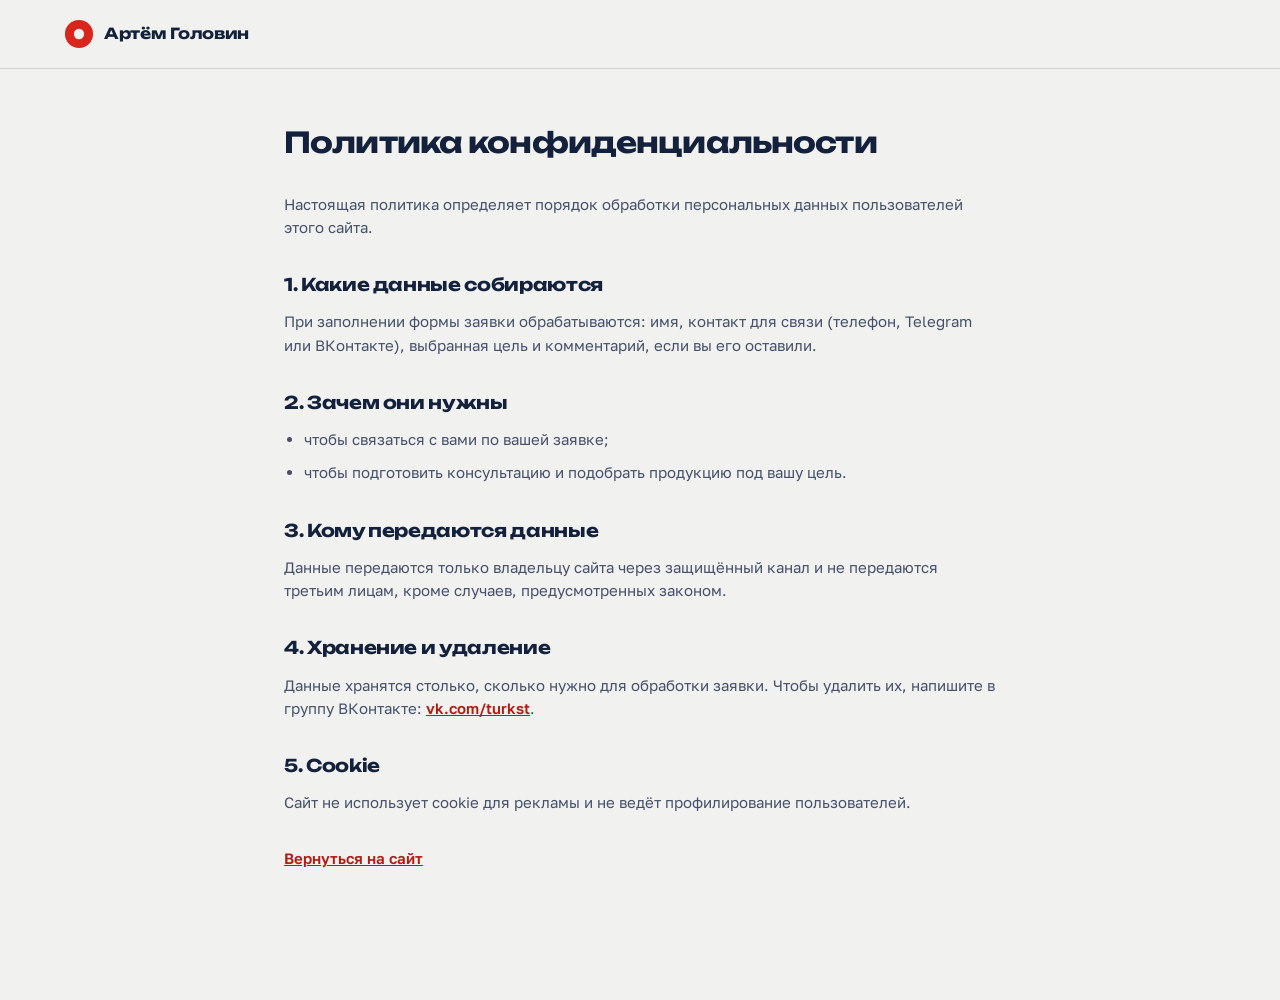
==== privacy.html @ 0fe21df1 "init: landing for Artem Golovin sportpit" ====
<!DOCTYPE html>
<html lang="ru">
<head>
<meta charset="UTF-8">
<meta name="viewport" content="width=device-width, initial-scale=1.0">
<title>Политика конфиденциальности — Артём Головин</title>
<link rel="preconnect" href="https://fonts.googleapis.com">
<link rel="preconnect" href="https://fonts.gstatic.com" crossorigin>
<link href="https://fonts.googleapis.com/css2?family=Golos+Text:wght@400;500;600;700&family=Unbounded:wght@500;700;800&display=swap" rel="stylesheet">
<link rel="stylesheet" href="styles.css">
<style>
  .legal { max-width: 760px; margin: 0 auto; padding: 120px 24px 120px; }
  .legal h1 { font-family: var(--f-display); font-size: 1.8rem; letter-spacing: -0.03em; margin-bottom: 28px; }
  .legal h2 { font-family: var(--f-display); font-size: 1.1rem; letter-spacing: -0.02em; margin: 32px 0 12px; }
  .legal p, .legal li { color: var(--ink-soft); font-size: 15px; margin-bottom: 10px; }
  .legal ul { padding-left: 20px; list-style: disc; }
  .legal a { color: var(--red-dark); font-weight: 600; }
</style>
</head>
<body>
<header class="header scrolled">
  <div class="container header__inner">
    <a href="index.html" class="logo">
      <svg class="logo__plate" viewBox="0 0 32 32" aria-hidden="true"><circle cx="16" cy="16" r="15" fill="currentColor"/><circle cx="16" cy="16" r="5.5" fill="var(--chalk)"/></svg>
      <span class="logo__text">Артём Головин</span>
    </a>
  </div>
</header>
<main class="legal">
  <h1>Политика конфиденциальности</h1>
  <p>Настоящая политика определяет порядок обработки персональных данных пользователей этого сайта.</p>

  <h2>1. Какие данные собираются</h2>
  <p>При заполнении формы заявки обрабатываются: имя, контакт для связи (телефон, Telegram или ВКонтакте), выбранная цель и комментарий, если вы его оставили.</p>

  <h2>2. Зачем они нужны</h2>
  <ul>
    <li>чтобы связаться с вами по вашей заявке;</li>
    <li>чтобы подготовить консультацию и подобрать продукцию под вашу цель.</li>
  </ul>

  <h2>3. Кому передаются данные</h2>
  <p>Данные передаются только владельцу сайта через защищённый канал и не передаются третьим лицам, кроме случаев, предусмотренных законом.</p>

  <h2>4. Хранение и удаление</h2>
  <p>Данные хранятся столько, сколько нужно для обработки заявки. Чтобы удалить их, напишите в группу ВКонтакте: <a href="https://vk.com/turkst" target="_blank" rel="noopener">vk.com/turkst</a>.</p>

  <h2>5. Cookie</h2>
  <p>Сайт не использует cookie для рекламы и не ведёт профилирование пользователей.</p>

  <p style="margin-top:32px"><a href="index.html">Вернуться на сайт</a></p>
</main>
</body>
</html>
---- styles.css ----
/* ===== TOKENS ===== */
:root {
  --chalk: #F1F2EF;
  --chalk-2: #E6E8E3;
  --paper: #FFFFFF;
  --ink: #14213D;
  --ink-soft: #46506A;
  --line: #CDD2CB;
  --red: #D9261C;
  --red-dark: #B01D15;
  --steel: #DCE4EE;
  --plate-red: #D9261C;
  --plate-blue: #1F4FA8;
  --plate-yellow: #F2C200;
  --plate-green: #1E8A4C;
  --f-display: 'Unbounded', 'Arial Black', sans-serif;
  --f-body: 'Golos Text', system-ui, -apple-system, 'Segoe UI', sans-serif;
  --ease: cubic-bezier(.2, .8, .2, 1);
  --ease-spring: cubic-bezier(.3, 1.5, .5, 1);
  --header-h: 68px;
}

*, *::before, *::after { box-sizing: border-box; }
html { scroll-behavior: auto; -webkit-text-size-adjust: 100%; }
body {
  margin: 0;
  background: var(--chalk);
  color: var(--ink);
  font-family: var(--f-body);
  font-size: 17px;
  line-height: 1.55;
  -webkit-font-smoothing: antialiased;
  overflow-x: hidden;
}
img, svg { display: block; max-width: 100%; }
h1, h2, h3, p, ul, ol { margin: 0; }
ul, ol { padding: 0; list-style: none; }
a { color: inherit; }
button, input, select, textarea { font: inherit; color: inherit; }
button { cursor: pointer; }
::selection { background: var(--red); color: #fff; }
:focus-visible { outline: 3px solid var(--plate-blue); outline-offset: 3px; border-radius: 4px; }
.visually-hidden { position: absolute; width: 1px; height: 1px; overflow: hidden; clip: rect(0 0 0 0); white-space: nowrap; }

.container { width: 100%; max-width: 1200px; margin: 0 auto; padding: 0 24px; }

/* ===== TYPE ===== */
.hd {
  font-family: var(--f-display);
  font-weight: 700;
  font-size: clamp(1.55rem, 3.4vw, 2.7rem);
  line-height: 1.12;
  letter-spacing: -0.025em;
  text-wrap: balance;
  max-width: 20ch;
}
.hd--wide { max-width: 26ch; }
.sec__sub { max-width: 54ch; color: var(--ink-soft); font-size: 1.05rem; margin-top: 18px; }

.sec { padding: clamp(72px, 10vw, 128px) 0; position: relative; }
.sec__head { margin-bottom: clamp(36px, 5vw, 60px); }

/* ===== BUTTONS ===== */
.btn {
  --bg: var(--red); --fg: #fff;
  position: relative; isolation: isolate; overflow: hidden;
  display: inline-flex; align-items: center; justify-content: center; gap: 8px;
  padding: 14px 24px; min-height: 48px;
  border: 2px solid var(--bg); border-radius: 999px;
  background: var(--bg); color: var(--fg);
  font-weight: 600; font-size: 1rem; line-height: 1.1; text-decoration: none;
  transition: color .35s var(--ease), transform .25s var(--ease), border-color .35s var(--ease);
  white-space: nowrap;
}
.btn::before {
  content: ''; position: absolute; inset: 0; z-index: -1;
  background: var(--wipe, var(--ink));
  transform: translateY(101%); border-radius: 50% 50% 0 0 / 100% 100% 0 0;
  transition: transform .5s var(--ease), border-radius .5s var(--ease);
}
.btn:hover::before, .btn:focus-visible::before { transform: translateY(0); border-radius: 0; }
.btn:hover { border-color: var(--wipe-border, var(--ink)); }
.btn:active { transform: scale(.97); }
.btn--primary { --bg: var(--red); --wipe: var(--ink); --fg: #fff; --wipe-border: var(--ink); }
.btn--ink { --bg: var(--ink); --wipe: var(--red); --fg: #fff; --wipe-border: var(--red); }
.btn--ghost { --bg: transparent; --fg: var(--ink); --wipe: var(--ink); border-color: var(--ink); }
.btn--ghost:hover { color: #fff; }
.btn--sm { padding: 10px 18px; min-height: 40px; font-size: .92rem; }
.btn--lg { padding: 17px 30px; min-height: 56px; }
.btn--block { width: 100%; }

/* ===== HEADER ===== */
.header {
  position: fixed; inset: 0 0 auto 0; z-index: 50; height: var(--header-h);
  transition: transform .45s var(--ease), background .3s, box-shadow .3s;
}
.header.scrolled { background: rgba(241, 242, 239, .92); backdrop-filter: blur(10px); box-shadow: 0 1px 0 var(--line); }
.header.is-hidden { transform: translateY(-100%); }
.header__inner { display: flex; align-items: center; gap: 24px; height: 100%; min-width: 0; }
.logo { display: inline-flex; align-items: center; gap: 10px; text-decoration: none; flex-shrink: 0; color: var(--red); }
.logo__plate { width: 30px; height: 30px; transition: transform .8s var(--ease); }
.logo:hover .logo__plate { transform: rotate(360deg); }
.logo__text { font-family: var(--f-display); font-weight: 700; font-size: .95rem; letter-spacing: -0.02em; color: var(--ink); white-space: nowrap; }
.logo__suffix { font-family: var(--f-body); font-weight: 500; color: var(--ink-soft); letter-spacing: 0; }
.nav { display: flex; gap: 28px; margin-left: auto; }
.nav a { text-decoration: none; font-weight: 500; font-size: .95rem; white-space: nowrap; position: relative; padding: 6px 0; }
.nav a::after { content: ''; position: absolute; left: 0; right: 0; bottom: 0; height: 2px; background: var(--red); transform: scaleX(0); transform-origin: left; transition: transform .4s var(--ease); }
.nav a:hover::after { transform: scaleX(1); }
.header__cta { flex-shrink: 0; }
.burger { display: none; width: 44px; height: 44px; border: 0; background: transparent; position: relative; flex-shrink: 0; margin-left: auto; }
.burger i { position: absolute; left: 11px; right: 11px; height: 2px; background: var(--ink); transition: transform .35s var(--ease), top .35s var(--ease); }
.burger i:first-child { top: 17px; }
.burger i:last-child { top: 25px; }
.burger.is-open i:first-child { top: 21px; transform: rotate(45deg); }
.burger.is-open i:last-child { top: 21px; transform: rotate(-45deg); }

/* ===== HERO ===== */
.hero { position: relative; padding-top: calc(var(--header-h) + clamp(40px, 7vw, 88px)); overflow: hidden; background:
  linear-gradient(var(--chalk) 0 100%); }
.hero__inner { position: relative; z-index: 2; }
.hero__who { display: inline-block; font-weight: 600; font-size: .95rem; padding: 7px 14px; border: 2px solid var(--ink); border-radius: 999px; margin-bottom: 26px; }
.hero__title {
  font-family: var(--f-display); font-weight: 800;
  font-size: clamp(1.95rem, 6.1vw, 4.75rem);
  line-height: 1.04; letter-spacing: -0.035em;
}
.ln { display: block; overflow: hidden; padding-bottom: .12em; margin-bottom: -.12em; }
.ln > span { display: block; }
.hero__lower { display: grid; grid-template-columns: minmax(0, 1.15fr) minmax(0, 1fr); gap: clamp(24px, 5vw, 72px); align-items: end; margin-top: clamp(28px, 4vw, 48px); }
.hero__sub { font-size: clamp(1rem, 1.5vw, 1.2rem); color: var(--ink-soft); max-width: 52ch; }
.hero__actions { display: flex; flex-wrap: wrap; gap: 12px; justify-content: flex-end; }

.hero__stage { position: relative; margin-top: clamp(36px, 6vw, 72px); padding-bottom: clamp(36px, 5vw, 64px); }
.hero__floor { position: absolute; left: 0; right: 0; bottom: 0; height: 52%; background: var(--steel); }
.hero__chalk {
  position: absolute; left: 50%; bottom: clamp(8px, 1.4vw, 18px); transform: translateX(-50%);
  font-family: var(--f-display); font-weight: 700; font-size: clamp(.7rem, 1.2vw, .95rem);
  letter-spacing: .1em; color: var(--ink); opacity: .5; white-space: nowrap;
}

/* ===== BARBELL ===== */
.bar {
  --shaft: 62;
  font-size: calc(min(100vw - 32px, 1240px) / (var(--shaft) + 40));
  position: relative; z-index: 1;
  display: flex; align-items: center; justify-content: center;
  margin: 0 auto; width: max-content; max-width: 100%;
  transform-origin: 50% 60%;
}
.bar__side { display: flex; align-items: center; gap: .25em; }
.bar__side--l { flex-direction: row-reverse; }
.bar__end { width: 4em; height: 2.6em; background: linear-gradient(#e9ebf0, #aeb4c2 55%, #8d94a6); border-radius: .3em; }
.bar__collar { width: 1.3em; height: 4.4em; background: linear-gradient(90deg, #54607a, #2b3550 60%, #39445f); border-radius: .25em; margin: 0 .2em; transition: background .4s; }
.bar__shaft {
  width: calc(var(--shaft) * 1em); height: 1.5em; flex-shrink: 0;
  background:
    repeating-linear-gradient(90deg, rgba(20, 33, 61, .22) 0 .12em, transparent .12em .42em),
    linear-gradient(#f3f4f7, #aab0c0 55%, #8b92a5);
  border-radius: .3em;
}
.plate {
  position: relative; flex-shrink: 0;
  width: var(--w); height: var(--h);
  background: var(--c);
  border-radius: .6em;
  box-shadow: inset .35em 0 0 rgba(255,255,255,.18), inset -.3em 0 0 rgba(0,0,0,.14);
}
.plate::after { content: ''; position: absolute; left: 50%; top: 50%; width: 38%; aspect-ratio: 1; transform: translate(-50%, -50%); border-radius: 50%; background: rgba(255,255,255,.2); }
.plate--red { --w: 2.3em; --h: 17em; --c: var(--plate-red); }
.plate--blue { --w: 2em; --h: 14.5em; --c: var(--plate-blue); }
.plate--yellow { --w: 1.7em; --h: 12em; --c: var(--plate-yellow); }
.plate--green { --w: 1.4em; --h: 9.6em; --c: var(--plate-green); }
.plate--yellow::after, .plate--green::after { background: rgba(255,255,255,.28); }

.js .bar:not(.is-on) .plate, .js .bar:not(.is-on) .bar__collar, .js .bar:not(.is-on) .bar__end { opacity: 0; }
.bar.is-on .bar__side--l .plate, .bar.is-on .bar__side--l .bar__collar { animation: plateInL .8s var(--ease-spring) backwards; animation-delay: calc(var(--i) * 140ms + 300ms); }
.bar.is-on .bar__side--r .plate, .bar.is-on .bar__side--r .bar__collar { animation: plateInR .8s var(--ease-spring) backwards; animation-delay: calc(var(--i) * 140ms + 300ms); }
.bar.is-on .bar__end { animation: fadeIn .6s var(--ease) backwards; }
.bar--hero.is-on { animation: whip 1.1s var(--ease) 1.4s; }
@keyframes plateInL { from { transform: translateX(-60em); opacity: 0; } }
@keyframes plateInR { from { transform: translateX(60em); opacity: 0; } }
@keyframes fadeIn { from { opacity: 0; } }
@keyframes whip {
  0% { transform: rotate(0); }
  18% { transform: rotate(-.9deg) scaleY(.99); }
  42% { transform: rotate(.55deg); }
  66% { transform: rotate(-.25deg); }
  100% { transform: rotate(0); }
}
.plate--new { animation: plateDrop .6s var(--ease-spring) backwards; }
@keyframes plateDrop { from { transform: translateY(-9em) scale(.92); opacity: 0; } }

/* ===== PROTOCOL ===== */
.about { display: grid; grid-template-columns: minmax(0, 1fr) minmax(0, 1.05fr); gap: clamp(32px, 6vw, 96px); align-items: start; }
.about__head { position: sticky; top: calc(var(--header-h) + 24px); }
.about__lead { margin-top: 22px; color: var(--ink-soft); font-size: 1.08rem; max-width: 46ch; }
.protocol { background: var(--paper); border: 2px solid var(--ink); border-radius: 6px; padding: 0 clamp(18px, 3vw, 32px) 10px; box-shadow: 10px 10px 0 var(--red); }
.protocol__top { display: flex; justify-content: space-between; gap: 16px; padding: 18px 0 14px; border-bottom: 3px double var(--ink); font-family: var(--f-display); font-weight: 700; font-size: .8rem; letter-spacing: -0.01em; }
.protocol__row { display: grid; grid-template-columns: 8.5em minmax(0, 1fr); gap: 16px; padding: 18px 0; position: relative; }
.protocol__row::after { content: ''; position: absolute; left: 0; right: 0; bottom: 0; height: 1px; background: var(--line); transform-origin: left; }
.protocol__row:last-child::after { display: none; }
.protocol__k { color: var(--ink-soft); font-size: .95rem; }
.protocol__v { font-weight: 600; font-size: 1.12rem; line-height: 1.35; }

/* ===== GOALS ===== */
.sec--goals { background: var(--paper); }
.goals { display: grid; grid-template-columns: minmax(0, .85fr) minmax(0, 1.15fr); gap: clamp(20px, 4vw, 56px); align-items: stretch; }
.goals__tabs { display: flex; flex-direction: column; border-top: 2px solid var(--ink); }
.goal-tab {
  text-align: left; padding: 20px 8px 20px 0; border: 0; border-bottom: 1px solid var(--line); background: transparent;
  font-family: var(--f-display); font-weight: 500; font-size: clamp(.95rem, 1.5vw, 1.12rem); letter-spacing: -0.02em; color: var(--ink-soft);
  position: relative; transition: color .3s, padding-left .45s var(--ease);
}
.goal-tab::before { content: ''; position: absolute; left: 0; top: 50%; width: 0; height: 3px; background: var(--red); transition: width .45s var(--ease); }
.goal-tab:hover { color: var(--ink); }
.goal-tab.is-active { color: var(--ink); font-weight: 700; padding-left: 36px; }
.goal-tab.is-active::before { width: 22px; }
.goal-panel { background: var(--chalk); border-radius: 6px; padding: clamp(24px, 4vw, 48px); position: relative; overflow: hidden; }
.goal-panel::before { content: ''; position: absolute; left: 0; top: 0; bottom: 0; width: 8px; background: var(--red); }
.goal-panel__inner { display: flex; flex-direction: column; gap: 22px; align-items: flex-start; padding-left: 12px; }
.goal-panel__inner.is-swap > * { animation: panelIn .6s var(--ease) backwards; }
.goal-panel__inner.is-swap > *:nth-child(2) { animation-delay: .06s; }
.goal-panel__inner.is-swap > *:nth-child(3) { animation-delay: .12s; }
.goal-panel__inner.is-swap > *:nth-child(4) { animation-delay: .18s; }
@keyframes panelIn { from { opacity: 0; transform: translateX(28px); } }
.goal-panel__title { font-family: var(--f-display); font-weight: 700; font-size: clamp(1.3rem, 2.4vw, 1.9rem); letter-spacing: -0.03em; line-height: 1.12; }
.goal-panel__lead { font-size: 1.1rem; color: var(--ink-soft); max-width: 46ch; }
.goal-panel__list { display: grid; gap: 14px; max-width: 50ch; }
.goal-panel__list li { padding-left: 30px; position: relative; }
.goal-panel__list li::before { content: ''; position: absolute; left: 0; top: .5em; width: 16px; height: 8px; border-radius: 3px; background: var(--red); box-shadow: 5px 0 0 -1px var(--ink); }

/* ===== SERVICES ===== */
.rows { border-top: 2px solid var(--ink); }
.row {
  display: grid; grid-template-columns: minmax(0, 1fr) auto; gap: 24px; align-items: center;
  padding: clamp(22px, 3vw, 34px) 0; border-bottom: 1px solid var(--line);
  position: relative; isolation: isolate;
  transition: padding .5s var(--ease), color .4s;
}
.row::before { content: ''; position: absolute; inset: 0 -24px; background: var(--ink); z-index: -1; transform: scaleX(0); transform-origin: left; transition: transform .6s var(--ease); }
@media (hover: hover) {
  .row:hover { color: #fff; padding-left: 12px; }
  .row:hover::before { transform: scaleX(1); }
  .row:hover .row__text { color: rgba(255,255,255,.78); }
  .row:hover .row__side { color: #fff; border-color: rgba(255,255,255,.5); }
}
.row__name { font-family: var(--f-display); font-weight: 700; font-size: clamp(1.15rem, 2.2vw, 1.7rem); letter-spacing: -0.03em; }
.row__text { margin-top: 8px; color: var(--ink-soft); max-width: 60ch; transition: color .4s; }
.row__side { font-weight: 600; padding: 9px 16px; border: 2px solid var(--ink); border-radius: 999px; white-space: nowrap; transition: color .4s, border-color .4s; }
.row__side--price { font-family: var(--f-display); font-size: 1rem; letter-spacing: -0.02em; border-color: var(--red); color: var(--red); }

.opt { margin-top: clamp(36px, 5vw, 64px); display: flex; align-items: center; justify-content: space-between; gap: 24px; flex-wrap: wrap; background: var(--plate-yellow); padding: clamp(22px, 3.5vw, 40px); border-radius: 6px; }
.opt__title { font-family: var(--f-display); font-weight: 700; font-size: clamp(1.2rem, 2.2vw, 1.7rem); letter-spacing: -0.03em; margin-bottom: 6px; }

/* ===== CALC ===== */
.sec--calc { background: var(--steel); }
.sec__head--calc .sec__sub { color: var(--ink-soft); }
.calc { display: grid; grid-template-columns: minmax(0, 1.5fr) minmax(0, 1fr); gap: clamp(24px, 4vw, 56px); align-items: center; }
.calc__stage { position: relative; background: var(--chalk); border-radius: 6px; padding: clamp(28px, 5vw, 56px) clamp(8px, 2vw, 24px) clamp(44px, 6vw, 72px); min-height: 22em; display: flex; align-items: center; overflow: hidden; }
.calc__stage { container-type: inline-size; }
.bar--calc { --shaft: 36; font-size: calc(100cqw / (var(--shaft) + 46)); }
.calc__lock {
  position: absolute; left: 50%; bottom: 18px; transform: translate(-50%, 24px) scale(.9); opacity: 0;
  background: var(--red); color: #fff; font-weight: 700; font-size: .95rem; padding: 10px 20px; border-radius: 999px; white-space: nowrap;
  transition: transform .6s var(--ease-spring), opacity .3s;
}
.calc.is-locked .calc__lock { transform: translate(-50%, 0) scale(1); opacity: 1; }
.calc.is-locked .bar__collar { background: linear-gradient(90deg, #ef5a52, var(--red) 60%, var(--red-dark)); }
.calc.is-locked .calc__stage { animation: lockPulse .9s var(--ease); }
@keyframes lockPulse { 0% { box-shadow: 0 0 0 0 rgba(217, 38, 28, .55); } 100% { box-shadow: 0 0 0 28px rgba(217, 38, 28, 0); } }
.calc__panel { display: flex; flex-direction: column; gap: 18px; }
.calc__label { display: block; color: var(--ink-soft); font-weight: 500; }
.calc__sum { display: block; font-family: var(--f-display); font-weight: 800; font-size: clamp(2.2rem, 4.4vw, 3.4rem); letter-spacing: -0.04em; line-height: 1.05; font-variant-numeric: tabular-nums; }
.calc__msg { font-weight: 600; min-height: 3.1em; }
.calc.is-locked .calc__msg { color: var(--red-dark); }
.range { -webkit-appearance: none; appearance: none; width: 100%; height: 12px; border-radius: 999px; outline-offset: 6px; cursor: pointer;
  background: linear-gradient(90deg, var(--red) var(--p, 20%), rgba(20,33,61,.18) var(--p, 20%)); }
.range::-webkit-slider-thumb { -webkit-appearance: none; width: 34px; height: 34px; border-radius: 50%; background: var(--paper); border: 4px solid var(--ink); box-shadow: 0 3px 10px rgba(20,33,61,.25); transition: transform .25s var(--ease-spring); }
.range::-moz-range-thumb { width: 26px; height: 26px; border-radius: 50%; background: var(--paper); border: 4px solid var(--ink); }
.range:active::-webkit-slider-thumb { transform: scale(1.18); }
.calc__chips { display: flex; flex-wrap: wrap; gap: 8px; }
.chip { padding: 9px 16px; border: 2px solid var(--ink); background: transparent; border-radius: 999px; font-weight: 600; font-size: .92rem; transition: background .3s, color .3s, transform .25s var(--ease); }
.chip:hover { background: var(--ink); color: #fff; }
.chip:active { transform: scale(.94); }
.legend { display: flex; flex-wrap: wrap; gap: 8px 18px; font-size: .88rem; color: var(--ink-soft); }
.legend li { display: inline-flex; align-items: center; gap: 7px; }
.legend i { width: 12px; height: 18px; border-radius: 3px; background: var(--c); display: inline-block; }
.calc__note { font-size: .85rem; color: var(--ink-soft); }

/* ===== HOW ===== */
.how { display: grid; grid-template-columns: minmax(0, 1fr) minmax(0, 1.1fr); gap: clamp(32px, 6vw, 96px); }
.how__head { position: sticky; top: calc(var(--header-h) + 24px); align-self: start; }
.steps { position: relative; padding-left: 64px; --p: 0; }
.steps::before, .steps::after { content: ''; position: absolute; left: 19px; top: 8px; bottom: 8px; width: 4px; border-radius: 2px; }
.steps::before { background: var(--line); }
.steps::after { background: var(--red); transform-origin: top; transform: scaleY(var(--p)); }
.step { position: relative; padding-bottom: clamp(32px, 5vw, 56px); counter-increment: s; }
.step:last-child { padding-bottom: 0; }
.step::before {
  content: counter(s); position: absolute; left: -64px; top: -4px; width: 42px; height: 42px; border-radius: 50%;
  display: grid; place-items: center; background: var(--chalk); border: 3px solid var(--line); color: var(--ink-soft);
  font-family: var(--f-display); font-weight: 700; font-size: .95rem; z-index: 1;
  transition: background .4s, color .4s, border-color .4s, transform .5s var(--ease-spring);
}
.steps { counter-reset: s; }
.step.is-lit::before { background: var(--red); border-color: var(--red); color: #fff; transform: scale(1.12); }
.step__t { font-family: var(--f-display); font-weight: 700; font-size: clamp(1.1rem, 2vw, 1.5rem); letter-spacing: -0.03em; margin-bottom: 8px; }
.step p { color: var(--ink-soft); max-width: 46ch; }

/* ===== PRICE ===== */
.sec--price { background: var(--paper); }
.price-cols { display: grid; grid-template-columns: repeat(3, minmax(0, 1fr)); gap: clamp(20px, 3vw, 44px); margin-top: clamp(36px, 5vw, 64px); }
.price-col { border-top: 4px solid var(--ink); padding-top: 22px; position: relative; }
.price-col:nth-child(1) { border-color: var(--plate-red); }
.price-col:nth-child(2) { border-color: var(--plate-blue); }
.price-col:nth-child(3) { border-color: var(--plate-green); }
.price-col h3 { font-family: var(--f-display); font-weight: 700; font-size: 1.25rem; letter-spacing: -0.03em; margin-bottom: 12px; }
.price-col p { color: var(--ink-soft); }

/* ===== FAQ ===== */
.faq { display: grid; grid-template-columns: minmax(0, .8fr) minmax(0, 1.2fr); gap: clamp(32px, 6vw, 96px); }
.faq__head { align-self: start; position: sticky; top: calc(var(--header-h) + 24px); }
.faq__list { border-top: 2px solid var(--ink); }
.qa { border-bottom: 1px solid var(--line); }
.qa__q { font: inherit; }
.qa__q button { width: 100%; display: flex; justify-content: space-between; align-items: center; gap: 20px; text-align: left; background: none; border: 0; padding: 22px 0;
  font-family: var(--f-display); font-weight: 500; font-size: clamp(.98rem, 1.6vw, 1.15rem); letter-spacing: -0.02em; line-height: 1.3; }
.qa__q i { flex-shrink: 0; width: 28px; height: 28px; border-radius: 50%; border: 2px solid var(--ink); position: relative; transition: background .3s, transform .5s var(--ease); }
.qa__q i::before, .qa__q i::after { content: ''; position: absolute; left: 50%; top: 50%; width: 10px; height: 2px; background: currentColor; transform: translate(-50%, -50%); transition: transform .4s var(--ease); }
.qa__q i::after { transform: translate(-50%, -50%) rotate(90deg); }
.qa__q button[aria-expanded="true"] i { background: var(--red); border-color: var(--red); color: #fff; transform: rotate(180deg); }
.qa__q button[aria-expanded="true"] i::after { transform: translate(-50%, -50%) rotate(0); }
.qa__a { display: grid; grid-template-rows: 1fr; transition: grid-template-rows .5s var(--ease); }
.qa__a > div { overflow: hidden; }
.qa__a p { padding: 0 48px 24px 0; color: var(--ink-soft); }
.js .qa__a { grid-template-rows: 0fr; }
.js .qa.is-open .qa__a { grid-template-rows: 1fr; }

/* ===== CONTACT ===== */
.sec--contact { background: var(--red); color: #fff; }
.sec--contact ::selection { background: var(--ink); }
.contact { display: grid; grid-template-columns: minmax(0, 1fr) minmax(0, 1fr); gap: clamp(32px, 6vw, 88px); align-items: start; }
.contact__lead { margin-top: 20px; font-size: 1.12rem; max-width: 44ch; color: rgba(255,255,255,.92); }
.contact__list { margin-top: 32px; display: grid; gap: 14px; }
.contact__list li { display: grid; grid-template-columns: 5.5em 1fr; gap: 12px; padding-top: 14px; border-top: 1px solid rgba(255,255,255,.4); }
.contact__list span { opacity: .75; }
.contact__list a { font-weight: 600; text-underline-offset: 4px; }
.form { background: var(--paper); color: var(--ink); border-radius: 8px; padding: clamp(22px, 3.5vw, 40px); display: grid; gap: 18px; box-shadow: 10px 10px 0 var(--ink); }
.form__field { display: grid; gap: 7px; }
.form__field label { font-weight: 600; font-size: .92rem; }
.form__field input, .form__field select, .form__field textarea { width: 100%; padding: 14px 16px; border: 2px solid var(--line); border-radius: 6px; background: var(--chalk); transition: border-color .25s, background .25s; }
.form__field textarea { resize: vertical; min-height: 96px; }
.form__field input:focus, .form__field select:focus, .form__field textarea:focus { outline: none; border-color: var(--ink); background: #fff; }
.form__field .is-error { border-color: var(--red); }
.form__hint { min-height: 1.4em; font-weight: 600; font-size: .95rem; }
.form__hint.is-ok { color: var(--plate-green); }
.form__hint.is-err { color: var(--red-dark); }
.form__legal { font-size: .82rem; color: var(--ink-soft); }
.form__legal a { text-underline-offset: 3px; }

/* ===== FOOTER ===== */
.footer { padding: 56px 0 96px; background: var(--chalk); }
.footer__inner { display: flex; justify-content: space-between; gap: 32px; flex-wrap: wrap; }
.footer__brand p { margin-top: 14px; color: var(--ink-soft); max-width: 36ch; font-size: .95rem; }
.footer__nav { display: flex; flex-wrap: wrap; gap: 10px 26px; align-content: flex-start; max-width: 460px; }
.footer__nav a { text-decoration: none; font-weight: 500; }
.footer__nav a:hover { color: var(--red); }
.footer__legal { margin-top: 40px; padding-top: 24px; border-top: 1px solid var(--line); display: grid; gap: 10px; font-size: .82rem; color: var(--ink-soft); }

.fab { position: fixed; right: 18px; bottom: 18px; z-index: 40; display: inline-flex; align-items: center; gap: 8px; padding: 12px 18px; border-radius: 999px; background: var(--ink); color: #fff; text-decoration: none; font-weight: 600; font-size: .92rem; box-shadow: 0 8px 24px rgba(20,33,61,.3); transition: transform .3s var(--ease-spring), background .3s; }
.fab:hover { transform: translateY(-3px); background: var(--red); }

/* ===== ANIMATION STATES (js only) ===== */
.js .hero__title .ln > span { transform: translateY(105%); }
.js .hero.is-on .hero__title .ln > span { animation: lineUp 1s var(--ease) forwards; animation-delay: calc(var(--n) * 110ms + 100ms); }
@keyframes lineUp { to { transform: translateY(0); } }
.js .hero__who, .js .hero__sub, .js .hero__actions { opacity: 0; }
.js .hero.is-on .hero__who { animation: fadeUp .8s var(--ease) .0s forwards; }
.js .hero.is-on .hero__sub { animation: fadeUp .9s var(--ease) .65s forwards; }
.js .hero.is-on .hero__actions { animation: fadeUp .9s var(--ease) .8s forwards; }
@keyframes fadeUp { from { opacity: 0; transform: translateY(18px); } to { opacity: 1; transform: none; } }
.js .hero__chalk { opacity: 0; transition: opacity 1.2s ease 1.6s; }
.js .hero.is-on .hero__chalk { opacity: .5; }

.hd .w { display: inline-block; overflow: hidden; vertical-align: top; padding-bottom: .12em; margin-bottom: -.12em; }
.hd .w > span { display: inline-block; }
.js .hd:not(.is-in) .w > span { transform: translateY(110%); }
.js .hd.is-in .w > span { animation: lineUp .9s var(--ease) backwards; animation-delay: calc(var(--k) * 45ms); }

.js .wipe { clip-path: inset(0 100% 0 0); }
.js .wipe.is-in { clip-path: inset(0 -20px -20px 0); transition: clip-path 1.1s var(--ease); }
.js .protocol__row::after { transform: scaleX(0); }
.js .protocol.is-in .protocol__row::after { transform: scaleX(1); transition: transform .9s var(--ease); transition-delay: calc(var(--k) * 110ms + 400ms); }
.js .protocol__row > * { opacity: 0; transform: translateX(-14px); }
.js .protocol.is-in .protocol__row > * { opacity: 1; transform: none; transition: opacity .6s var(--ease), transform .7s var(--ease); transition-delay: calc(var(--k) * 110ms + 350ms); }

.js .stg > * { opacity: 0; transform: translateY(26px); }
.js .stg.is-in > * { opacity: 1; transform: none; transition: opacity .7s var(--ease), transform .8s var(--ease); transition-delay: calc(var(--k) * 90ms); }
.js .rows.stg > .row { transform: translateY(26px); }
.js .rows.stg.is-in > .row { transition: opacity .7s var(--ease), transform .8s var(--ease), padding .5s var(--ease), color .4s; transition-delay: calc(var(--k) * 90ms), calc(var(--k) * 90ms), 0s, 0s; }

/* ===== BREAKPOINTS ===== */
@media (max-width: 1180px) {
  .nav { gap: 20px; }
  .nav a { font-size: .9rem; }
}
@media (max-width: 1100px) {
  .nav {
    position: fixed; inset: var(--header-h) 0 auto 0; flex-direction: column; gap: 0; margin: 0;
    background: var(--chalk); padding: 8px 24px 20px; box-shadow: 0 20px 30px rgba(20,33,61,.12);
    transform: translateY(-12px); opacity: 0; pointer-events: none; transition: opacity .3s, transform .4s var(--ease);
  }
  .nav.is-open { opacity: 1; transform: none; pointer-events: auto; }
  .nav a { padding: 16px 0; border-bottom: 1px solid var(--line); font-size: 1.05rem; }
  .burger { display: block; }
  .header__cta { margin-left: auto; }
  .header.menu-open { background: var(--chalk); }
}
@media (max-width: 900px) {
  .hero__lower, .about, .goals, .calc, .how, .faq, .contact { grid-template-columns: minmax(0, 1fr); }
  .hero__actions { justify-content: flex-start; }
  .about__head, .how__head, .faq__head { position: static; }
  .price-cols { grid-template-columns: minmax(0, 1fr); }
  .goals__tabs { flex-direction: row; overflow-x: auto; border-top: 0; gap: 8px; padding-bottom: 6px; scrollbar-width: none; }
  .goals__tabs::-webkit-scrollbar { display: none; }
  .goal-tab { flex-shrink: 0; padding: 12px 18px; border: 2px solid var(--line); border-radius: 999px; white-space: nowrap; font-size: .92rem; }
  .goal-tab::before { display: none; }
  .goal-tab.is-active { padding-left: 18px; background: var(--ink); color: #fff; border-color: var(--ink); }
  .row::before { inset: 0 -24px; }
  .protocol { box-shadow: 6px 6px 0 var(--red); }
}
@media (max-width: 700px) {
  .bar { --shaft: 20; }
  .bar--calc { --shaft: 12; }
  .calc__stage { min-height: 15em; }
}
@media (max-width: 560px) {
  body { font-size: 16px; }
  .container { padding: 0 16px; }
  .header__cta span { display: none; }
  .header__cta::after { content: 'Заявка'; }
  .row { grid-template-columns: minmax(0, 1fr); gap: 14px; }
  .row__side { justify-self: start; }
  .protocol__row { grid-template-columns: minmax(0, 1fr); gap: 4px; }
  .btn--lg { width: 100%; }
  .hero__actions .btn { width: 100%; }
  .fab span { display: none; }
  .fab { padding: 14px; }
  .qa__a p { padding-right: 0; }
  .contact__list li { grid-template-columns: 1fr; gap: 2px; }
}
@media (max-width: 380px) {
  .logo__suffix { display: none; }
  .logo__text { font-size: .85rem; }
}

@media (prefers-reduced-motion: reduce) {
  *, *::before, *::after { animation: none !important; transition-duration: .01ms !important; }
  .js .hero__title .ln > span, .js .hd:not(.is-in) .w > span, .js .stg > *, .js .protocol__row > * { transform: none !important; opacity: 1 !important; }
  .js .wipe { clip-path: none !important; }
  .js .protocol__row::after { transform: none !important; }
  .js .hero__who, .js .hero__sub, .js .hero__actions, .js .hero__chalk { opacity: 1 !important; }
  .js .bar:not(.is-on) .plate, .js .bar:not(.is-on) .bar__collar, .js .bar:not(.is-on) .bar__end { opacity: 1 !important; }
}
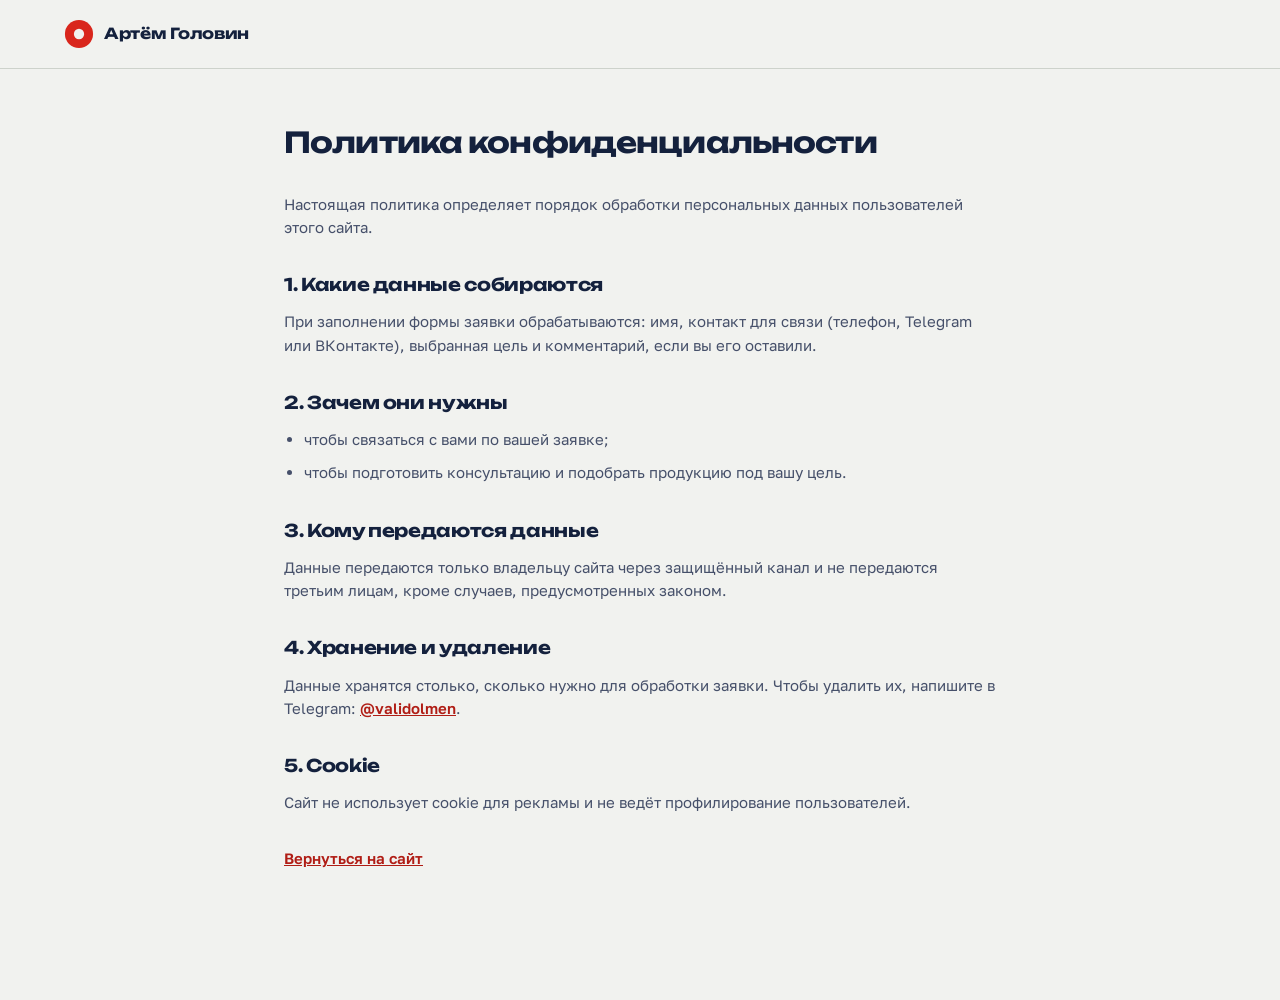
==== commit 4a457682: "edits: Telegram contact, online consultations, prices via VK" ====
--- a/privacy.html
+++ b/privacy.html
@@ -43,7 +43,7 @@
   <p>Данные передаются только владельцу сайта через защищённый канал и не передаются третьим лицам, кроме случаев, предусмотренных законом.</p>
 
   <h2>4. Хранение и удаление</h2>
-  <p>Данные хранятся столько, сколько нужно для обработки заявки. Чтобы удалить их, напишите в группу ВКонтакте: <a href="https://vk.com/turkst" target="_blank" rel="noopener">vk.com/turkst</a>.</p>
+  <p>Данные хранятся столько, сколько нужно для обработки заявки. Чтобы удалить их, напишите в Telegram: <a href="https://t.me/validolmen" target="_blank" rel="noopener">@validolmen</a>.</p>
 
   <h2>5. Cookie</h2>
   <p>Сайт не использует cookie для рекламы и не ведёт профилирование пользователей.</p>
--- a/styles.css
+++ b/styles.css
@@ -462,3 +462,6 @@
   .js .hero__who, .js .hero__sub, .js .hero__actions, .js .hero__chalk { opacity: 1 !important; }
   .js .bar:not(.is-on) .plate, .js .bar:not(.is-on) .bar__collar, .js .bar:not(.is-on) .bar__end { opacity: 1 !important; }
 }
+
+.contact__tg { --bg: var(--ink); margin-top: 28px; }
+.contact__tg + .contact__list { margin-top: 28px; }
